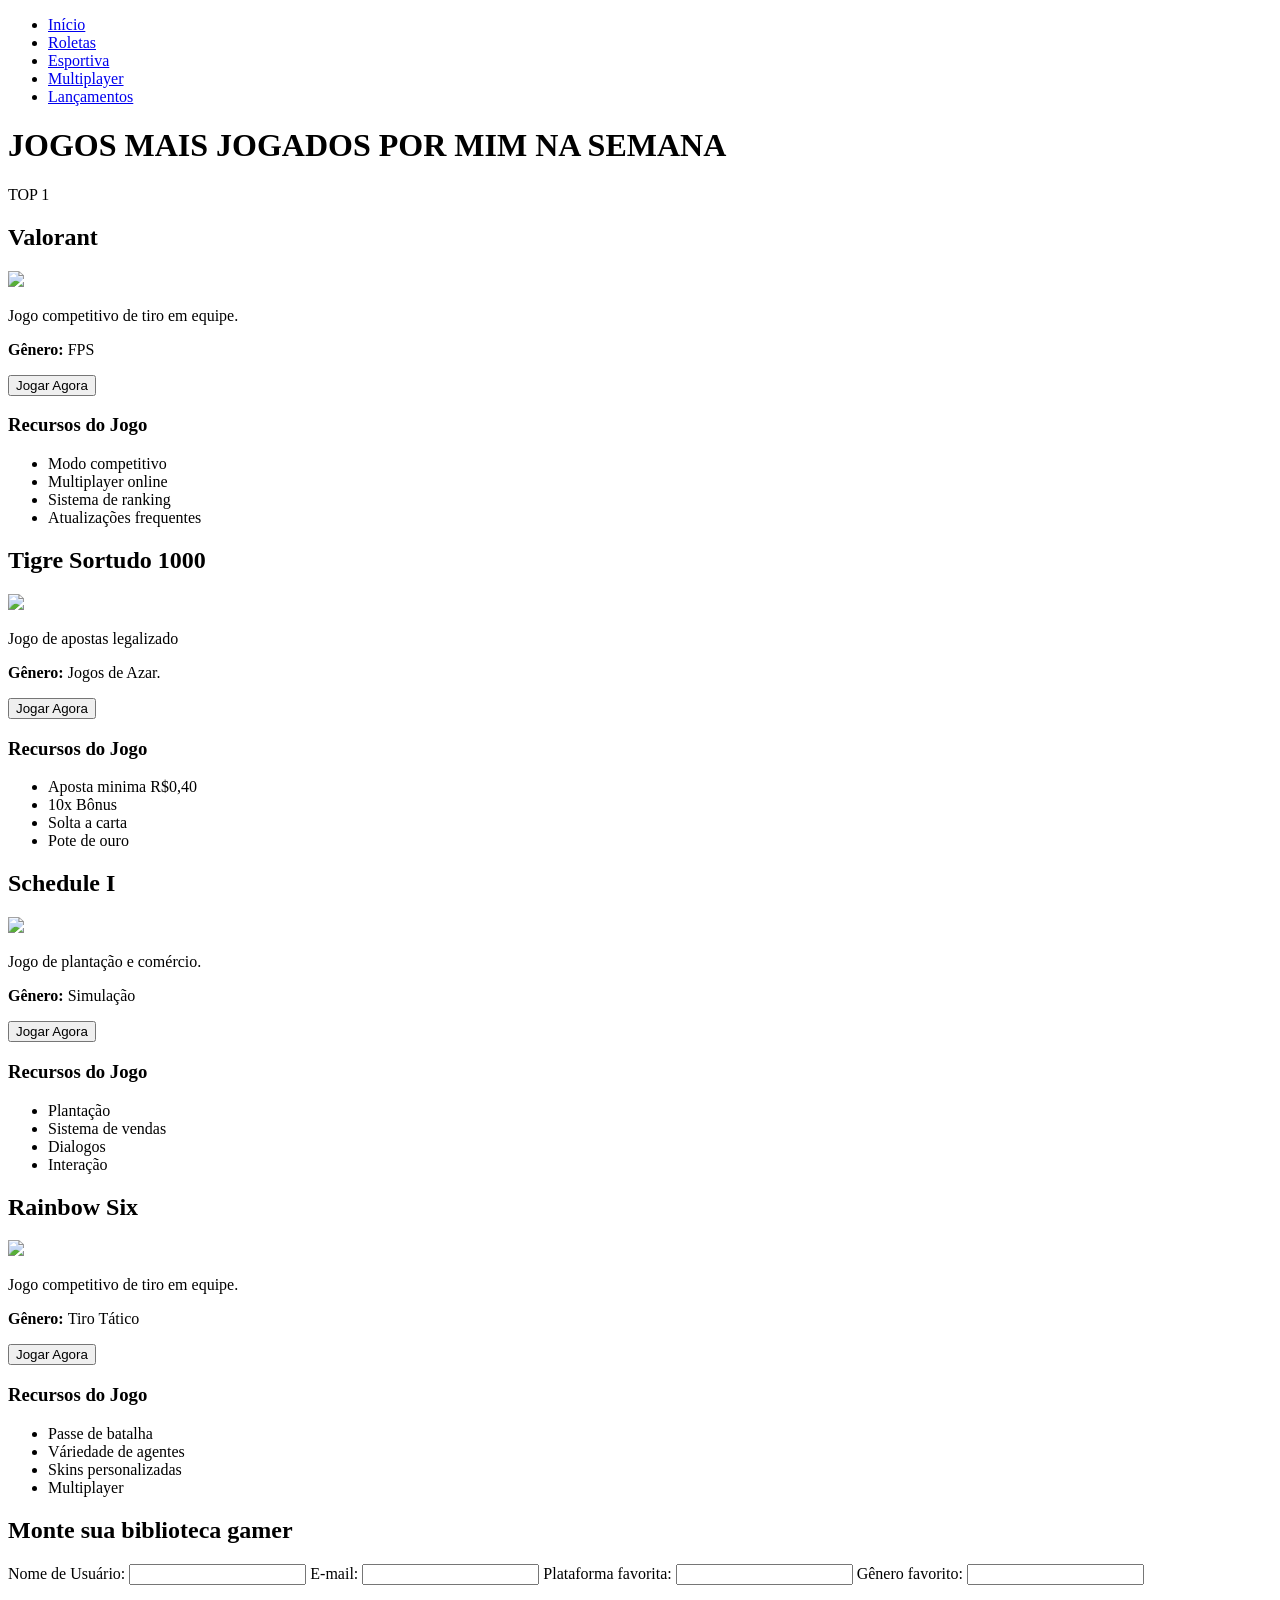
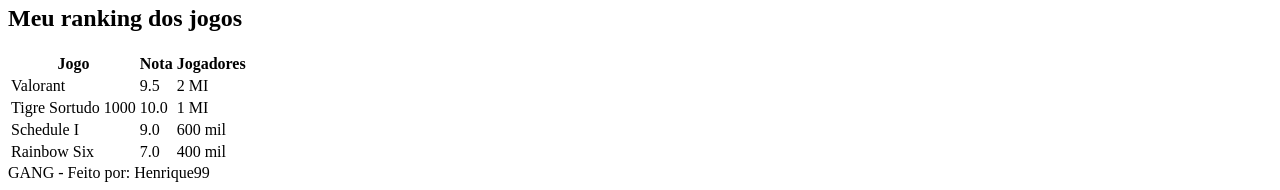
==== site2/index.html @ ff5d451a "index.html add index" ====
<!DOCTYPE html>
<html lang="pt-br">
<head>
    <meta charset="UTF-8">
    <meta name="viewport" content="width=device-width, initial-scale=1.0">
    <title>SITE ESTUDO PROVA</title>
    <link rel="stylesheet" href="style.css">
</head>
<body>
   <header>
        <nav>
            <ul>
                <li><a href="#">Início</a></li>
                <li><a href="#">Roletas</a></li>
                <li><a href="#">Esportiva</a></li>
                <li><a href="#">Multiplayer</a></li>
                <li><a href="#">Lançamentos</a></li>

            </ul>

        </nav>

 </header> 
 <h1>JOGOS MAIS JOGADOS POR MIM NA SEMANA</h1>
<main>
    <section class="catalogo-jogos">
        <div class="card-jogo">
            <span class="etiqueta">TOP 1</span>
            <h2>Valorant</h2>
            <img src="img/valorant.jpg">
            <p>Jogo competitivo de tiro em equipe.</p>
            <p><strong>Gênero: </strong>FPS</p>
            <button>Jogar Agora</button>

            <h3>Recursos do Jogo</h3>

            <ul>
                <li>Modo competitivo</li>
                <li>Multiplayer online</li>
                <li>Sistema de ranking</li>
                <li>Atualizações frequentes</li>
            </ul>
        </div>

        <div class="card-jogo">
            <h2>Tigre Sortudo 1000</h2>
            <img src="img/tigresortudo.png">
            <p>Jogo de apostas legalizado</p>
            <p><strong>Gênero: </strong>Jogos de Azar.</p>
            <button>Jogar Agora</button>

            <h3>Recursos do Jogo</h3>

            <ul>
                <li>Aposta minima R$0,40</li>
                <li>10x Bônus</li>
                <li>Solta a carta</li>
                <li>Pote de ouro</li>
            </ul>
        </div>

        <div class="card-jogo">
            <h2>Schedule I</h2>
            <img src="img/schedule.jpg">
            <p>Jogo de plantação e comércio.</p>
            <p><strong>Gênero: </strong>Simulação</p>
            <button>Jogar Agora</button>

            <h3>Recursos do Jogo</h3>

            <ul>
                <li>Plantação</li>
                <li>Sistema de vendas</li>
                <li>Dialogos</li>
                <li>Interação</li>
            </ul>
        </div>

        <div class="card-jogo">
            <h2>Rainbow Six</h2>
            <img src="img/rainbowsix.jpg">
            <p>Jogo competitivo de tiro em equipe.</p>
            <p><strong>Gênero: </strong>Tiro Tático</p>
            <button>Jogar Agora</button>

            <h3>Recursos do Jogo</h3>

            <ul>
                <li>Passe de batalha</li>
                <li>Váriedade de agentes</li>
                <li>Skins personalizadas</li>
                <li>Multiplayer</li>

            </ul>
        </div>

    </section>

    <section class="painel-usuario">
        <h2>Monte sua biblioteca gamer</h2>
        <form>
            <label>Nome de Usuário:</label>
            <input type="text">

            <label>E-mail:</label>
            <input type="E-mail">

            <label>Plataforma favorita:</label>
            <input type="text">

            <label>Gênero favorito:</label>
            <input type="text">
        </form>

        <h2>Meu ranking dos jogos</h2>

        <table>
            <tr>
                <th>Jogo</th>
                <th>Nota</th>
                <th>Jogadores</th>
            </tr>

            <tr>
                <td>Valorant</td>
                <td>9.5</td>
                <td>2 MI</td>
            </tr>

            <tr>
                <td>Tigre Sortudo 1000</td>
                <td>10.0</td>
                <td>1 MI</td>

            </tr>

            <tr>
                <td>Schedule I</td>
                <td>9.0</td>
                <td>600 mil</td>
            </tr>

            <tr>
                <td>Rainbow Six</td>
                <td>7.0</td>
                <td>400 mil</td>
            </tr>


        </table>


    </section>

</main>


<footer>
   GANG - Feito por: Henrique99

</footer>
</body>
</html>
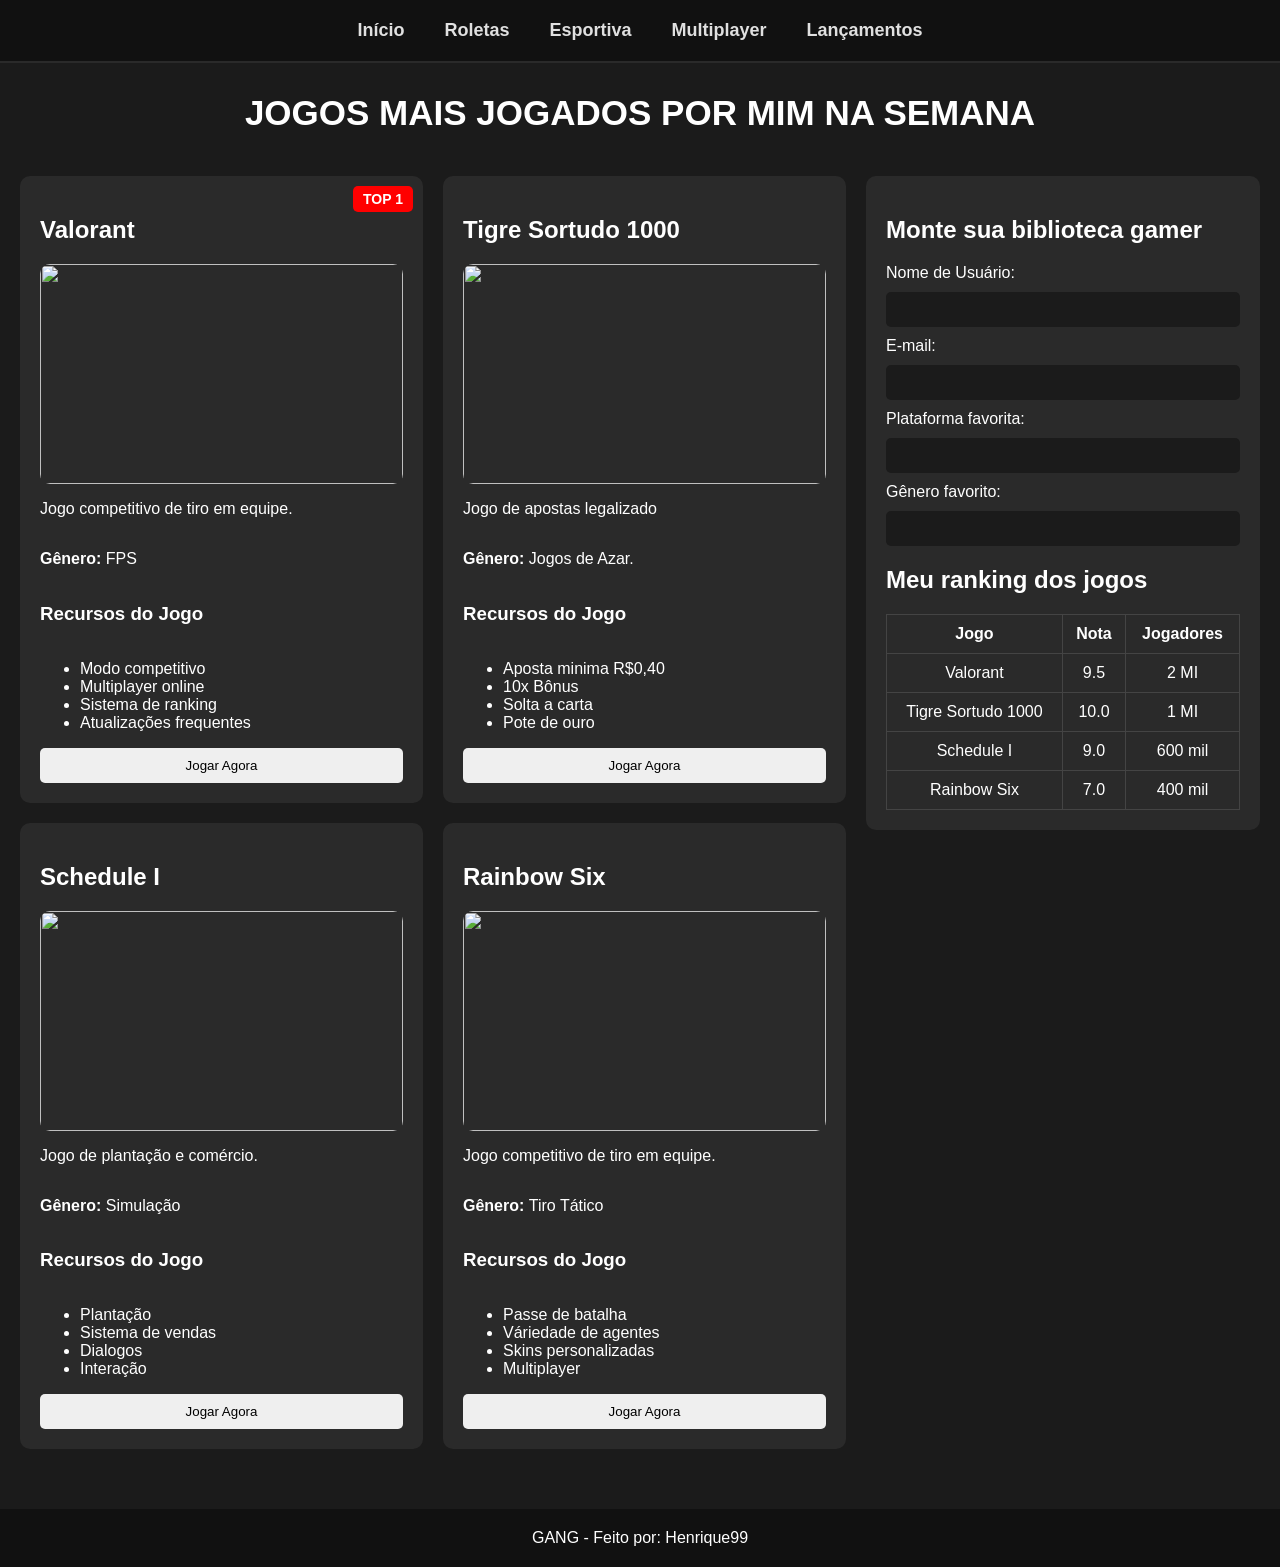
==== commit fcaa21a0: "index" ====
--- a/site2/index.html
+++ b/site2/index.html
@@ -30,7 +30,7 @@
             <img src="img/valorant.jpg">
             <p>Jogo competitivo de tiro em equipe.</p>
             <p><strong>Gênero: </strong>FPS</p>
-            <button>Jogar Agora</button>
+
 
             <h3>Recursos do Jogo</h3>
 
@@ -40,6 +40,11 @@
                 <li>Sistema de ranking</li>
                 <li>Atualizações frequentes</li>
             </ul>
+
+
+            <button>Jogar Agora</button>
+
+
         </div>
 
         <div class="card-jogo">
@@ -47,7 +52,7 @@
             <img src="img/tigresortudo.png">
             <p>Jogo de apostas legalizado</p>
             <p><strong>Gênero: </strong>Jogos de Azar.</p>
-            <button>Jogar Agora</button>
+
 
             <h3>Recursos do Jogo</h3>
 
@@ -57,6 +62,10 @@
                 <li>Solta a carta</li>
                 <li>Pote de ouro</li>
             </ul>
+
+
+            <button>Jogar Agora</button>
+
         </div>
 
         <div class="card-jogo">
@@ -64,7 +73,6 @@
             <img src="img/schedule.jpg">
             <p>Jogo de plantação e comércio.</p>
             <p><strong>Gênero: </strong>Simulação</p>
-            <button>Jogar Agora</button>
 
             <h3>Recursos do Jogo</h3>
 
@@ -74,6 +82,9 @@
                 <li>Dialogos</li>
                 <li>Interação</li>
             </ul>
+
+            <button>Jogar Agora</button>
+
         </div>
 
         <div class="card-jogo">
@@ -81,7 +92,6 @@
             <img src="img/rainbowsix.jpg">
             <p>Jogo competitivo de tiro em equipe.</p>
             <p><strong>Gênero: </strong>Tiro Tático</p>
-            <button>Jogar Agora</button>
 
             <h3>Recursos do Jogo</h3>
 
@@ -90,8 +100,11 @@
                 <li>Váriedade de agentes</li>
                 <li>Skins personalizadas</li>
                 <li>Multiplayer</li>
+            </ul>
 
-            </ul>
+
+            <button>Jogar Agora</button>
+
         </div>
 
     </section>
@@ -155,6 +168,7 @@
 </main>
 
 
+
 <footer>
    GANG - Feito por: Henrique99
 
--- a/site2/style.css
+++ b/site2/style.css
@@ -0,0 +1,137 @@
+{
+    box-sizing: border-box;
+}
+
+body{
+    margin: 0;
+    background-color: #1b1b1b;
+    color: white;
+    font-family: Arial, Helvetica, sans-serif;
+}
+
+header{
+    background: #111;
+    padding: 20px 40px;
+    border-bottom: 2px solid #2a2a2a;
+    position: sticky;
+    top: 0;
+}
+
+nav ul{
+    display: flex;
+    justify-content: center;
+    gap: 40px;
+    list-style: none;
+    margin: 0;
+    padding: 0;
+}
+
+nav a{
+    text-decoration: none;
+    color: #e0e0e0;
+    font-size: 18px;
+    font-weight: bold;
+    transition: 0.3s;
+    padding-bottom: 5px;
+}
+
+nav a:hover{
+    color: #00ffff;
+    border-bottom: 2px solid #00ffff;
+
+}
+main{
+    display: flex;
+    gap: 20px;
+    padding: 20px;
+}
+h1{
+    text-align: center;
+    margin-top: 40px;
+    font-size: 35px;
+    margin-top: 30px;
+}
+
+.etiqueta{
+    position: absolute;
+    top: 10px;
+    right: 10px;
+    right: 10px;
+    background-color: red;
+    color: white;
+    padding: 5px 10px;
+    border-radius: 5px;
+    font-size: 14px;
+    font-weight: bold;
+}
+.catalogo-jogos{
+    width: 70%;
+    display: grid;
+    grid-template-columns: 1fr 1fr;
+    gap: 20px;
+}
+.card-jogo{
+    display: flex;
+    flex-direction: column;
+    background-color: #2a2a2a;
+    padding: 20px;
+    border-radius: 10px;
+    transition: 0.3s;
+    position: relative;
+}
+.card-jogo img{
+    width: 100%;
+    height: 220px;
+    border-radius: 10px;
+}
+.card-jogo button{
+    margin-top: auto;
+    padding: 10px;
+    border: none;
+    border-radius: 5px;
+    cursor: pointer;
+}
+.card-jogo button:hover{
+    background-color: #00ffff;
+}
+
+.painel-usuario{
+    width: 30%;
+    background-color: #2a2a2a;
+    padding: 20px;
+    border-radius: 10px;
+    height: fit-content;
+}
+
+form{
+    display: flex;
+    flex-direction: column;
+    gap: 10px;
+}
+
+form input{
+    padding: 10px;
+    border: none;
+    border-radius: 5px;
+    background-color: #1b1b1b;
+    color: white;
+}
+table{
+    width: 100%;
+    border-collapse: collapse;
+    margin-top: 20px;
+}
+
+th, td{
+    border: 1px solid #444;
+    padding: 10px;
+    text-align: center;
+}
+
+footer{
+    background-color: #111;
+    color: white;
+    text-align: center;
+    padding: 20px;
+    margin-top: 40px;
+}
